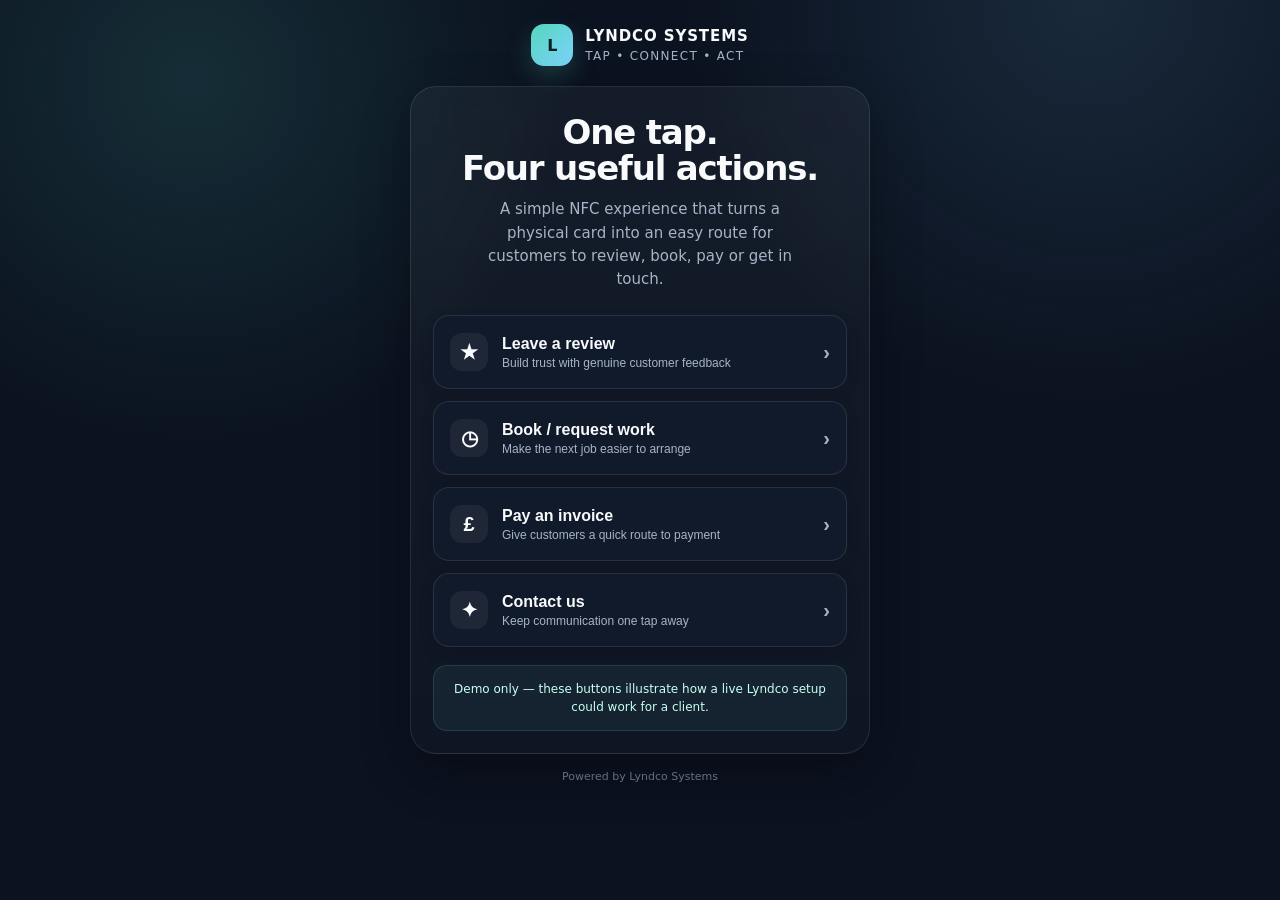
==== index.html @ 125370e4 "Add Lyndco NFC demo landing page" ====
<!doctype html>
<html lang="en">
<head>
  <meta charset="utf-8" />
  <meta name="viewport" content="width=device-width, initial-scale=1" />
  <meta name="theme-color" content="#0f172a" />
  <title>Lyndco Systems Demo</title>
  <meta name="description" content="Lyndco Systems NFC demo - one tap to review, book, pay or contact." />
  <style>
    :root{
      --bg:#0b1220;
      --panel:#111a2b;
      --panel2:#162237;
      --text:#f8fafc;
      --muted:#a8b3c7;
      --line:rgba(255,255,255,.10);
      --accent:#55d6be;
      --accent2:#7dd3fc;
      --shadow:0 18px 50px rgba(0,0,0,.32);
    }
    *{box-sizing:border-box}
    html,body{margin:0;min-height:100%;font-family:Inter,ui-sans-serif,system-ui,-apple-system,BlinkMacSystemFont,"Segoe UI",sans-serif;background:
      radial-gradient(circle at 15% 10%,rgba(85,214,190,.14),transparent 28%),
      radial-gradient(circle at 85% 0%,rgba(125,211,252,.12),transparent 30%),
      var(--bg);color:var(--text)}
    body{display:flex;align-items:center;justify-content:center;padding:24px}
    .shell{width:min(100%,460px)}
    .brand{display:flex;align-items:center;justify-content:center;gap:12px;margin-bottom:20px}
    .mark{width:42px;height:42px;border-radius:13px;background:linear-gradient(135deg,var(--accent),var(--accent2));display:grid;place-items:center;color:#06231f;font-weight:900;box-shadow:0 10px 26px rgba(85,214,190,.22)}
    .brand-text{line-height:1}
    .brand-name{font-weight:800;letter-spacing:.06em;font-size:15px}
    .brand-sub{margin-top:6px;color:var(--muted);font-size:12px;letter-spacing:.11em;text-transform:uppercase}
    .card{background:linear-gradient(180deg,rgba(255,255,255,.045),rgba(255,255,255,.02));border:1px solid var(--line);border-radius:26px;padding:28px 22px 22px;box-shadow:var(--shadow);backdrop-filter:blur(12px)}
    h1{font-size:34px;line-height:1.05;margin:0 0 12px;letter-spacing:-.035em;text-align:center}
    .lead{margin:0 auto 24px;text-align:center;color:var(--muted);font-size:15px;line-height:1.55;max-width:35ch}
    .actions{display:grid;gap:12px}
    button{width:100%;border:1px solid var(--line);background:var(--panel);color:var(--text);padding:17px 16px;border-radius:16px;text-align:left;display:flex;align-items:center;gap:14px;font-size:16px;font-weight:700;cursor:pointer;transition:.18s ease;box-shadow:0 6px 16px rgba(0,0,0,.12)}
    button:hover,button:focus{transform:translateY(-1px);background:var(--panel2);outline:none;border-color:rgba(125,211,252,.35)}
    .icon{width:38px;height:38px;border-radius:12px;display:grid;place-items:center;background:rgba(255,255,255,.06);font-size:20px;flex:0 0 auto}
    .btn-copy{display:flex;flex-direction:column;gap:3px}
    .btn-copy small{font-size:12px;color:var(--muted);font-weight:500}
    .arrow{margin-left:auto;color:var(--muted);font-size:20px}
    .note{margin-top:18px;padding:14px 15px;border-radius:14px;background:rgba(85,214,190,.07);border:1px solid rgba(85,214,190,.17);color:#c9fff4;font-size:12px;line-height:1.5;text-align:center}
    .footer{text-align:center;color:#738097;font-size:11px;margin-top:16px}
    .modal{position:fixed;inset:0;background:rgba(2,6,23,.74);display:none;align-items:center;justify-content:center;padding:24px}
    .modal.show{display:flex}
    .modal-box{width:min(100%,380px);background:#111a2b;border:1px solid var(--line);border-radius:20px;padding:22px;box-shadow:var(--shadow)}
    .modal-box h2{margin:0 0 8px;font-size:20px}
    .modal-box p{margin:0 0 18px;color:var(--muted);line-height:1.5;font-size:14px}
    .close{background:linear-gradient(135deg,var(--accent),var(--accent2));color:#05201d;text-align:center;justify-content:center}
    @media (max-width:420px){h1{font-size:30px}.card{padding:24px 18px 18px}body{padding:16px}}
  </style>
</head>
<body>
  <main class="shell">
    <div class="brand">
      <div class="mark">L</div>
      <div class="brand-text">
        <div class="brand-name">LYNDCO SYSTEMS</div>
        <div class="brand-sub">Tap • Connect • Act</div>
      </div>
    </div>

    <section class="card">
      <h1>One tap.<br>Four useful actions.</h1>
      <p class="lead">A simple NFC experience that turns a physical card into an easy route for customers to review, book, pay or get in touch.</p>

      <div class="actions">
        <button data-title="Leave a review" data-copy="In a live setup, this would open the client's Google review screen directly.">
          <span class="icon">★</span>
          <span class="btn-copy">Leave a review<small>Build trust with genuine customer feedback</small></span>
          <span class="arrow">›</span>
        </button>

        <button data-title="Book / request work" data-copy="In a live setup, this could open a booking calendar, quote request or service enquiry form.">
          <span class="icon">◷</span>
          <span class="btn-copy">Book / request work<small>Make the next job easier to arrange</small></span>
          <span class="arrow">›</span>
        </button>

        <button data-title="Pay an invoice" data-copy="In a live setup, this could connect to a secure payment or invoice portal such as Stripe.">
          <span class="icon">£</span>
          <span class="btn-copy">Pay an invoice<small>Give customers a quick route to payment</small></span>
          <span class="arrow">›</span>
        </button>

        <button data-title="Contact us" data-copy="In a live setup, this could offer phone, text, WhatsApp, email or a contact form.">
          <span class="icon">✦</span>
          <span class="btn-copy">Contact us<small>Keep communication one tap away</small></span>
          <span class="arrow">›</span>
        </button>
      </div>

      <div class="note">Demo only — these buttons illustrate how a live Lyndco setup could work for a client.</div>
    </section>

    <div class="footer">Powered by Lyndco Systems</div>
  </main>

  <div class="modal" id="modal" aria-hidden="true">
    <div class="modal-box">
      <h2 id="modalTitle">Demo feature</h2>
      <p id="modalText"></p>
      <button class="close" id="closeModal">Close demo</button>
    </div>
  </div>

  <script>
    const modal = document.getElementById('modal');
    const modalTitle = document.getElementById('modalTitle');
    const modalText = document.getElementById('modalText');
    const closeModal = document.getElementById('closeModal');

    document.querySelectorAll('[data-title]').forEach(btn => {
      btn.addEventListener('click', () => {
        modalTitle.textContent = btn.dataset.title;
        modalText.textContent = btn.dataset.copy;
        modal.classList.add('show');
        modal.setAttribute('aria-hidden', 'false');
      });
    });

    function closeDemo(){
      modal.classList.remove('show');
      modal.setAttribute('aria-hidden', 'true');
    }
    closeModal.addEventListener('click', closeDemo);
    modal.addEventListener('click', e => { if(e.target === modal) closeDemo(); });
    document.addEventListener('keydown', e => { if(e.key === 'Escape') closeDemo(); });
  </script>
</body>
</html>
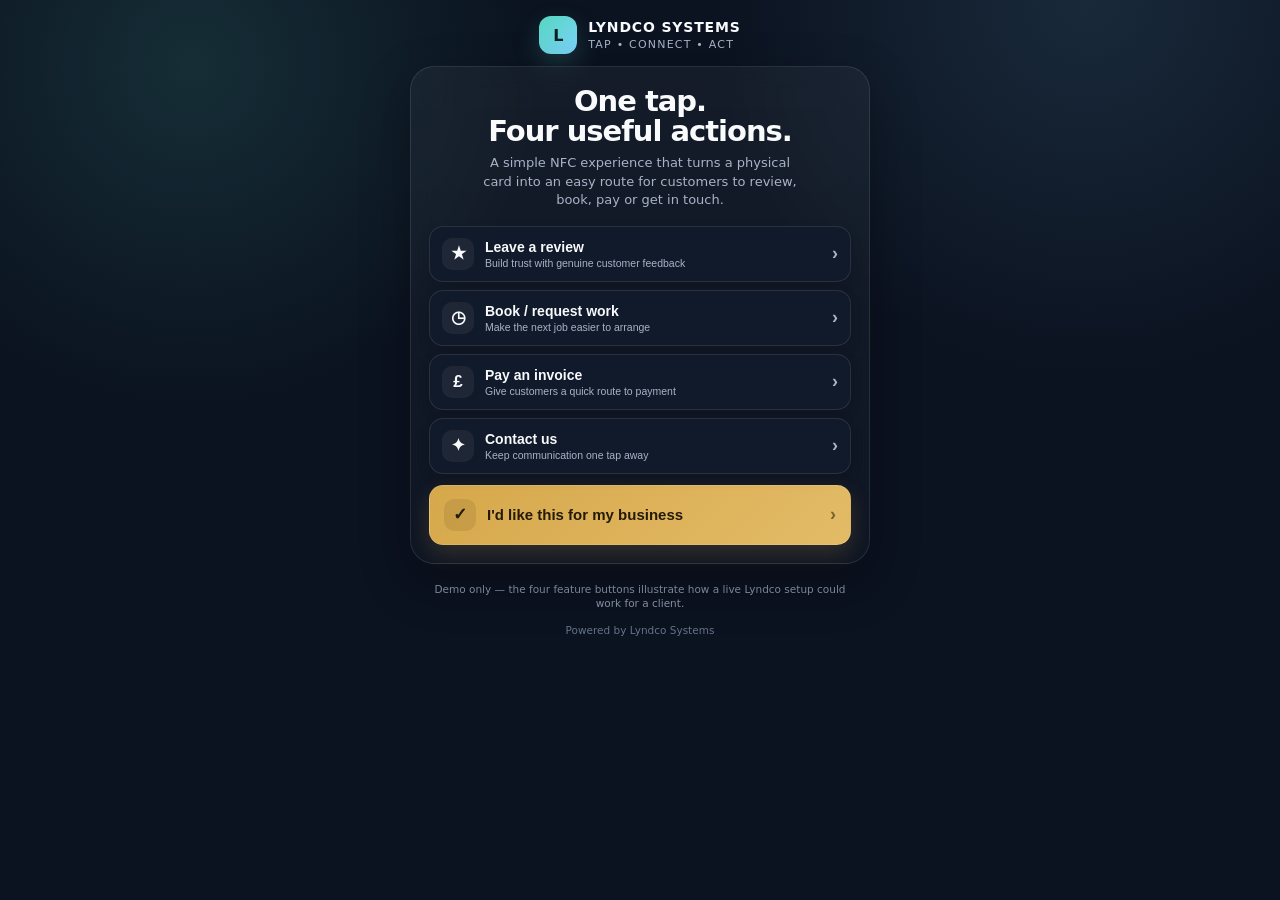
==== commit c11229f7: "Add lead capture form and highlighted interest CTA" ====
--- a/index.html
+++ b/index.html
@@ -16,6 +16,8 @@
       --line:rgba(255,255,255,.10);
       --accent:#55d6be;
       --accent2:#7dd3fc;
+      --gold:#d6a84b;
+      --gold2:#e3bb67;
       --shadow:0 18px 50px rgba(0,0,0,.32);
     }
     *{box-sizing:border-box}
@@ -23,32 +25,71 @@
       radial-gradient(circle at 15% 10%,rgba(85,214,190,.14),transparent 28%),
       radial-gradient(circle at 85% 0%,rgba(125,211,252,.12),transparent 30%),
       var(--bg);color:var(--text)}
-    body{display:flex;align-items:center;justify-content:center;padding:24px}
+    body{display:flex;align-items:center;justify-content:center;padding:16px}
     .shell{width:min(100%,460px)}
-    .brand{display:flex;align-items:center;justify-content:center;gap:12px;margin-bottom:20px}
-    .mark{width:42px;height:42px;border-radius:13px;background:linear-gradient(135deg,var(--accent),var(--accent2));display:grid;place-items:center;color:#06231f;font-weight:900;box-shadow:0 10px 26px rgba(85,214,190,.22)}
+    .brand{display:flex;align-items:center;justify-content:center;gap:11px;margin-bottom:12px}
+    .mark{width:38px;height:38px;border-radius:12px;background:linear-gradient(135deg,var(--accent),var(--accent2));display:grid;place-items:center;color:#06231f;font-weight:900;box-shadow:0 10px 26px rgba(85,214,190,.22)}
     .brand-text{line-height:1}
-    .brand-name{font-weight:800;letter-spacing:.06em;font-size:15px}
-    .brand-sub{margin-top:6px;color:var(--muted);font-size:12px;letter-spacing:.11em;text-transform:uppercase}
-    .card{background:linear-gradient(180deg,rgba(255,255,255,.045),rgba(255,255,255,.02));border:1px solid var(--line);border-radius:26px;padding:28px 22px 22px;box-shadow:var(--shadow);backdrop-filter:blur(12px)}
-    h1{font-size:34px;line-height:1.05;margin:0 0 12px;letter-spacing:-.035em;text-align:center}
-    .lead{margin:0 auto 24px;text-align:center;color:var(--muted);font-size:15px;line-height:1.55;max-width:35ch}
-    .actions{display:grid;gap:12px}
-    button{width:100%;border:1px solid var(--line);background:var(--panel);color:var(--text);padding:17px 16px;border-radius:16px;text-align:left;display:flex;align-items:center;gap:14px;font-size:16px;font-weight:700;cursor:pointer;transition:.18s ease;box-shadow:0 6px 16px rgba(0,0,0,.12)}
+    .brand-name{font-weight:800;letter-spacing:.06em;font-size:14px}
+    .brand-sub{margin-top:5px;color:var(--muted);font-size:11px;letter-spacing:.11em;text-transform:uppercase}
+    .card{background:linear-gradient(180deg,rgba(255,255,255,.045),rgba(255,255,255,.02));border:1px solid var(--line);border-radius:24px;padding:20px 18px 18px;box-shadow:var(--shadow);backdrop-filter:blur(12px)}
+    h1{font-size:29px;line-height:1.02;margin:0 0 8px;letter-spacing:-.035em;text-align:center}
+    .lead{margin:0 auto 16px;text-align:center;color:var(--muted);font-size:13px;line-height:1.42;max-width:38ch}
+    .actions{display:grid;gap:8px}
+    button{width:100%;border:1px solid var(--line);background:var(--panel);color:var(--text);padding:11px 12px;border-radius:14px;text-align:left;display:flex;align-items:center;gap:11px;font-size:14px;font-weight:700;cursor:pointer;transition:.18s ease;box-shadow:0 5px 14px rgba(0,0,0,.12)}
     button:hover,button:focus{transform:translateY(-1px);background:var(--panel2);outline:none;border-color:rgba(125,211,252,.35)}
-    .icon{width:38px;height:38px;border-radius:12px;display:grid;place-items:center;background:rgba(255,255,255,.06);font-size:20px;flex:0 0 auto}
-    .btn-copy{display:flex;flex-direction:column;gap:3px}
-    .btn-copy small{font-size:12px;color:var(--muted);font-weight:500}
-    .arrow{margin-left:auto;color:var(--muted);font-size:20px}
-    .note{margin-top:18px;padding:14px 15px;border-radius:14px;background:rgba(85,214,190,.07);border:1px solid rgba(85,214,190,.17);color:#c9fff4;font-size:12px;line-height:1.5;text-align:center}
-    .footer{text-align:center;color:#738097;font-size:11px;margin-top:16px}
-    .modal{position:fixed;inset:0;background:rgba(2,6,23,.74);display:none;align-items:center;justify-content:center;padding:24px}
+    .icon{width:32px;height:32px;border-radius:10px;display:grid;place-items:center;background:rgba(255,255,255,.06);font-size:17px;flex:0 0 auto}
+    .btn-copy{display:flex;flex-direction:column;gap:2px}
+    .btn-copy small{font-size:10.5px;color:var(--muted);font-weight:500}
+    .arrow{margin-left:auto;color:var(--muted);font-size:18px}
+    .cta{margin-top:11px;background:linear-gradient(135deg,var(--gold),var(--gold2));border-color:rgba(255,255,255,.12);color:#241a07;justify-content:center;text-align:center;font-size:15px;padding:13px 14px;box-shadow:0 9px 22px rgba(214,168,75,.18)}
+    .cta:hover,.cta:focus{background:linear-gradient(135deg,#dfb65d,#edc97b);border-color:rgba(255,255,255,.2)}
+    .cta .icon{background:rgba(36,26,7,.09);color:#241a07}
+    .cta .arrow{color:rgba(36,26,7,.55)}
+    .note{margin:10px 6px 0;padding:8px 10px;color:#8b97aa;font-size:10.5px;line-height:1.35;text-align:center}
+    .footer{text-align:center;color:#66738a;font-size:10.5px;margin-top:6px}
+    .modal{position:fixed;inset:0;background:rgba(2,6,23,.78);display:none;align-items:center;justify-content:center;padding:18px;z-index:50}
     .modal.show{display:flex}
-    .modal-box{width:min(100%,380px);background:#111a2b;border:1px solid var(--line);border-radius:20px;padding:22px;box-shadow:var(--shadow)}
-    .modal-box h2{margin:0 0 8px;font-size:20px}
-    .modal-box p{margin:0 0 18px;color:var(--muted);line-height:1.5;font-size:14px}
+    .modal-box{width:min(100%,390px);background:#111a2b;border:1px solid var(--line);border-radius:20px;padding:20px;box-shadow:var(--shadow);max-height:92vh;overflow:auto}
+    .modal-box h2{margin:0 0 7px;font-size:20px}
+    .modal-box p{margin:0 0 16px;color:var(--muted);line-height:1.45;font-size:13px}
     .close{background:linear-gradient(135deg,var(--accent),var(--accent2));color:#05201d;text-align:center;justify-content:center}
-    @media (max-width:420px){h1{font-size:30px}.card{padding:24px 18px 18px}body{padding:16px}}
+    .form-grid{display:grid;gap:11px}
+    label{display:grid;gap:5px;color:#dce5f2;font-size:12px;font-weight:700}
+    input{width:100%;border:1px solid var(--line);background:#0c1423;color:var(--text);border-radius:12px;padding:12px 13px;font:inherit;font-size:14px;outline:none}
+    input:focus{border-color:rgba(125,211,252,.55);box-shadow:0 0 0 3px rgba(125,211,252,.08)}
+    .submit{margin-top:3px;background:linear-gradient(135deg,var(--gold),var(--gold2));color:#241a07;text-align:center;justify-content:center}
+    .secondary{margin-top:8px;background:transparent;justify-content:center;text-align:center;color:var(--muted)}
+    .status{display:none;margin-top:12px;padding:10px 12px;border-radius:12px;font-size:12px;line-height:1.4}
+    .status.show{display:block}
+    .status.ok{background:rgba(85,214,190,.08);border:1px solid rgba(85,214,190,.2);color:#c9fff4}
+    .status.err{background:rgba(248,113,113,.08);border:1px solid rgba(248,113,113,.2);color:#fecaca}
+    .hp{position:absolute!important;left:-9999px!important;width:1px!important;height:1px!important;overflow:hidden!important}
+    @media (max-width:420px){
+      body{padding:12px}
+      h1{font-size:27px}
+      .card{padding:17px 15px 15px}
+      .brand{margin-bottom:9px}
+      .lead{margin-bottom:12px}
+      .actions{gap:7px}
+      button{padding:10px 11px}
+      .cta{padding:12px}
+    }
+    @media (max-height:720px){
+      body{align-items:flex-start;padding-top:8px}
+      .brand{margin-bottom:7px}
+      .mark{width:34px;height:34px}
+      h1{font-size:24px;margin-bottom:6px}
+      .lead{font-size:12px;margin-bottom:10px}
+      .card{padding:14px 14px 13px}
+      .actions{gap:6px}
+      button{padding:8px 10px}
+      .icon{width:28px;height:28px;font-size:15px}
+      .btn-copy small{font-size:9.5px}
+      .cta{margin-top:8px;padding:10px}
+      .note{margin-top:6px;padding:5px 8px}
+      .footer{margin-top:3px}
+    }
   </style>
 </head>
 <body>
@@ -66,67 +107,169 @@
       <p class="lead">A simple NFC experience that turns a physical card into an easy route for customers to review, book, pay or get in touch.</p>
 
       <div class="actions">
-        <button data-title="Leave a review" data-copy="In a live setup, this would open the client's Google review screen directly.">
+        <button type="button" data-demo-title="Leave a review" data-demo-copy="In a live setup, this would open the client's Google review screen directly.">
           <span class="icon">★</span>
           <span class="btn-copy">Leave a review<small>Build trust with genuine customer feedback</small></span>
           <span class="arrow">›</span>
         </button>
 
-        <button data-title="Book / request work" data-copy="In a live setup, this could open a booking calendar, quote request or service enquiry form.">
+        <button type="button" data-demo-title="Book / request work" data-demo-copy="In a live setup, this could open a booking calendar, quote request or service enquiry form.">
           <span class="icon">◷</span>
           <span class="btn-copy">Book / request work<small>Make the next job easier to arrange</small></span>
           <span class="arrow">›</span>
         </button>
 
-        <button data-title="Pay an invoice" data-copy="In a live setup, this could connect to a secure payment or invoice portal such as Stripe.">
+        <button type="button" data-demo-title="Pay an invoice" data-demo-copy="In a live setup, this could connect to a secure payment or invoice portal such as Stripe.">
           <span class="icon">£</span>
           <span class="btn-copy">Pay an invoice<small>Give customers a quick route to payment</small></span>
           <span class="arrow">›</span>
         </button>
 
-        <button data-title="Contact us" data-copy="In a live setup, this could offer phone, text, WhatsApp, email or a contact form.">
+        <button type="button" data-demo-title="Contact us" data-demo-copy="In a live setup, this could offer phone, text, WhatsApp, email or a contact form.">
           <span class="icon">✦</span>
           <span class="btn-copy">Contact us<small>Keep communication one tap away</small></span>
           <span class="arrow">›</span>
         </button>
       </div>
 
-      <div class="note">Demo only — these buttons illustrate how a live Lyndco setup could work for a client.</div>
+      <button type="button" class="cta" id="openInterest">
+        <span class="icon">✓</span>
+        <span>I'd like this for my business</span>
+        <span class="arrow">›</span>
+      </button>
     </section>
 
+    <div class="note">Demo only — the four feature buttons illustrate how a live Lyndco setup could work for a client.</div>
     <div class="footer">Powered by Lyndco Systems</div>
   </main>
 
-  <div class="modal" id="modal" aria-hidden="true">
+  <div class="modal" id="demoModal" aria-hidden="true">
     <div class="modal-box">
-      <h2 id="modalTitle">Demo feature</h2>
-      <p id="modalText"></p>
-      <button class="close" id="closeModal">Close demo</button>
+      <h2 id="demoTitle">Demo feature</h2>
+      <p id="demoText"></p>
+      <button type="button" class="close" id="closeDemo">Close demo</button>
     </div>
   </div>
 
+  <div class="modal" id="interestModal" aria-hidden="true">
+    <div class="modal-box">
+      <h2>Register your interest</h2>
+      <p>Leave your details and Lyndco Systems will get in touch about setting this up for your business.</p>
+
+      <form id="interestForm" action="https://formspree.io/f/mljdyknv" method="POST">
+        <input type="hidden" name="_subject" value="New Lyndco Systems demo enquiry">
+        <div class="hp" aria-hidden="true">
+          <label>Leave this field empty<input type="text" name="_gotcha" tabindex="-1" autocomplete="off"></label>
+        </div>
+
+        <div class="form-grid">
+          <label>
+            Full Name
+            <input type="text" name="Full Name" autocomplete="name" required>
+          </label>
+          <label>
+            Company Name
+            <input type="text" name="Company Name" autocomplete="organization" required>
+          </label>
+          <label>
+            Mobile Number
+            <input type="tel" name="Mobile Number" autocomplete="tel" required>
+          </label>
+          <label>
+            Email
+            <input type="email" name="Email" autocomplete="email" required>
+          </label>
+
+          <button type="submit" class="submit" id="submitInterest">Register My Interest</button>
+        </div>
+
+        <div class="status ok" id="successMessage">Thanks — your details have been sent. Lyndco Systems will be in touch.</div>
+        <div class="status err" id="errorMessage">That didn't send. Please try again in a moment.</div>
+      </form>
+
+      <button type="button" class="secondary" id="closeInterest">Close</button>
+    </div>
+  </div>
+
   <script>
-    const modal = document.getElementById('modal');
-    const modalTitle = document.getElementById('modalTitle');
-    const modalText = document.getElementById('modalText');
-    const closeModal = document.getElementById('closeModal');
-
-    document.querySelectorAll('[data-title]').forEach(btn => {
+    const demoModal = document.getElementById('demoModal');
+    const demoTitle = document.getElementById('demoTitle');
+    const demoText = document.getElementById('demoText');
+    const closeDemoBtn = document.getElementById('closeDemo');
+
+    document.querySelectorAll('[data-demo-title]').forEach(btn => {
       btn.addEventListener('click', () => {
-        modalTitle.textContent = btn.dataset.title;
-        modalText.textContent = btn.dataset.copy;
-        modal.classList.add('show');
-        modal.setAttribute('aria-hidden', 'false');
+        demoTitle.textContent = btn.dataset.demoTitle;
+        demoText.textContent = btn.dataset.demoCopy;
+        demoModal.classList.add('show');
+        demoModal.setAttribute('aria-hidden', 'false');
       });
     });
 
     function closeDemo(){
-      modal.classList.remove('show');
-      modal.setAttribute('aria-hidden', 'true');
-    }
-    closeModal.addEventListener('click', closeDemo);
-    modal.addEventListener('click', e => { if(e.target === modal) closeDemo(); });
-    document.addEventListener('keydown', e => { if(e.key === 'Escape') closeDemo(); });
+      demoModal.classList.remove('show');
+      demoModal.setAttribute('aria-hidden', 'true');
+    }
+
+    closeDemoBtn.addEventListener('click', closeDemo);
+    demoModal.addEventListener('click', e => { if(e.target === demoModal) closeDemo(); });
+
+    const interestModal = document.getElementById('interestModal');
+    const openInterest = document.getElementById('openInterest');
+    const closeInterest = document.getElementById('closeInterest');
+    const form = document.getElementById('interestForm');
+    const submitBtn = document.getElementById('submitInterest');
+    const successMessage = document.getElementById('successMessage');
+    const errorMessage = document.getElementById('errorMessage');
+
+    openInterest.addEventListener('click', () => {
+      interestModal.classList.add('show');
+      interestModal.setAttribute('aria-hidden', 'false');
+      setTimeout(() => interestModal.querySelector('input[name="Full Name"]').focus(), 50);
+    });
+
+    function closeInterestModal(){
+      interestModal.classList.remove('show');
+      interestModal.setAttribute('aria-hidden', 'true');
+    }
+
+    closeInterest.addEventListener('click', closeInterestModal);
+    interestModal.addEventListener('click', e => { if(e.target === interestModal) closeInterestModal(); });
+
+    form.addEventListener('submit', async (e) => {
+      e.preventDefault();
+      successMessage.classList.remove('show');
+      errorMessage.classList.remove('show');
+      submitBtn.disabled = true;
+      submitBtn.textContent = 'Sending...';
+
+      try {
+        const response = await fetch(form.action, {
+          method: 'POST',
+          body: new FormData(form),
+          headers: { 'Accept': 'application/json' }
+        });
+
+        if (response.ok) {
+          form.reset();
+          successMessage.classList.add('show');
+          submitBtn.textContent = 'Sent';
+        } else {
+          throw new Error('Form submission failed');
+        }
+      } catch (err) {
+        errorMessage.classList.add('show');
+        submitBtn.disabled = false;
+        submitBtn.textContent = 'Register My Interest';
+      }
+    });
+
+    document.addEventListener('keydown', e => {
+      if(e.key === 'Escape'){
+        closeDemo();
+        closeInterestModal();
+      }
+    });
   </script>
 </body>
 </html>
